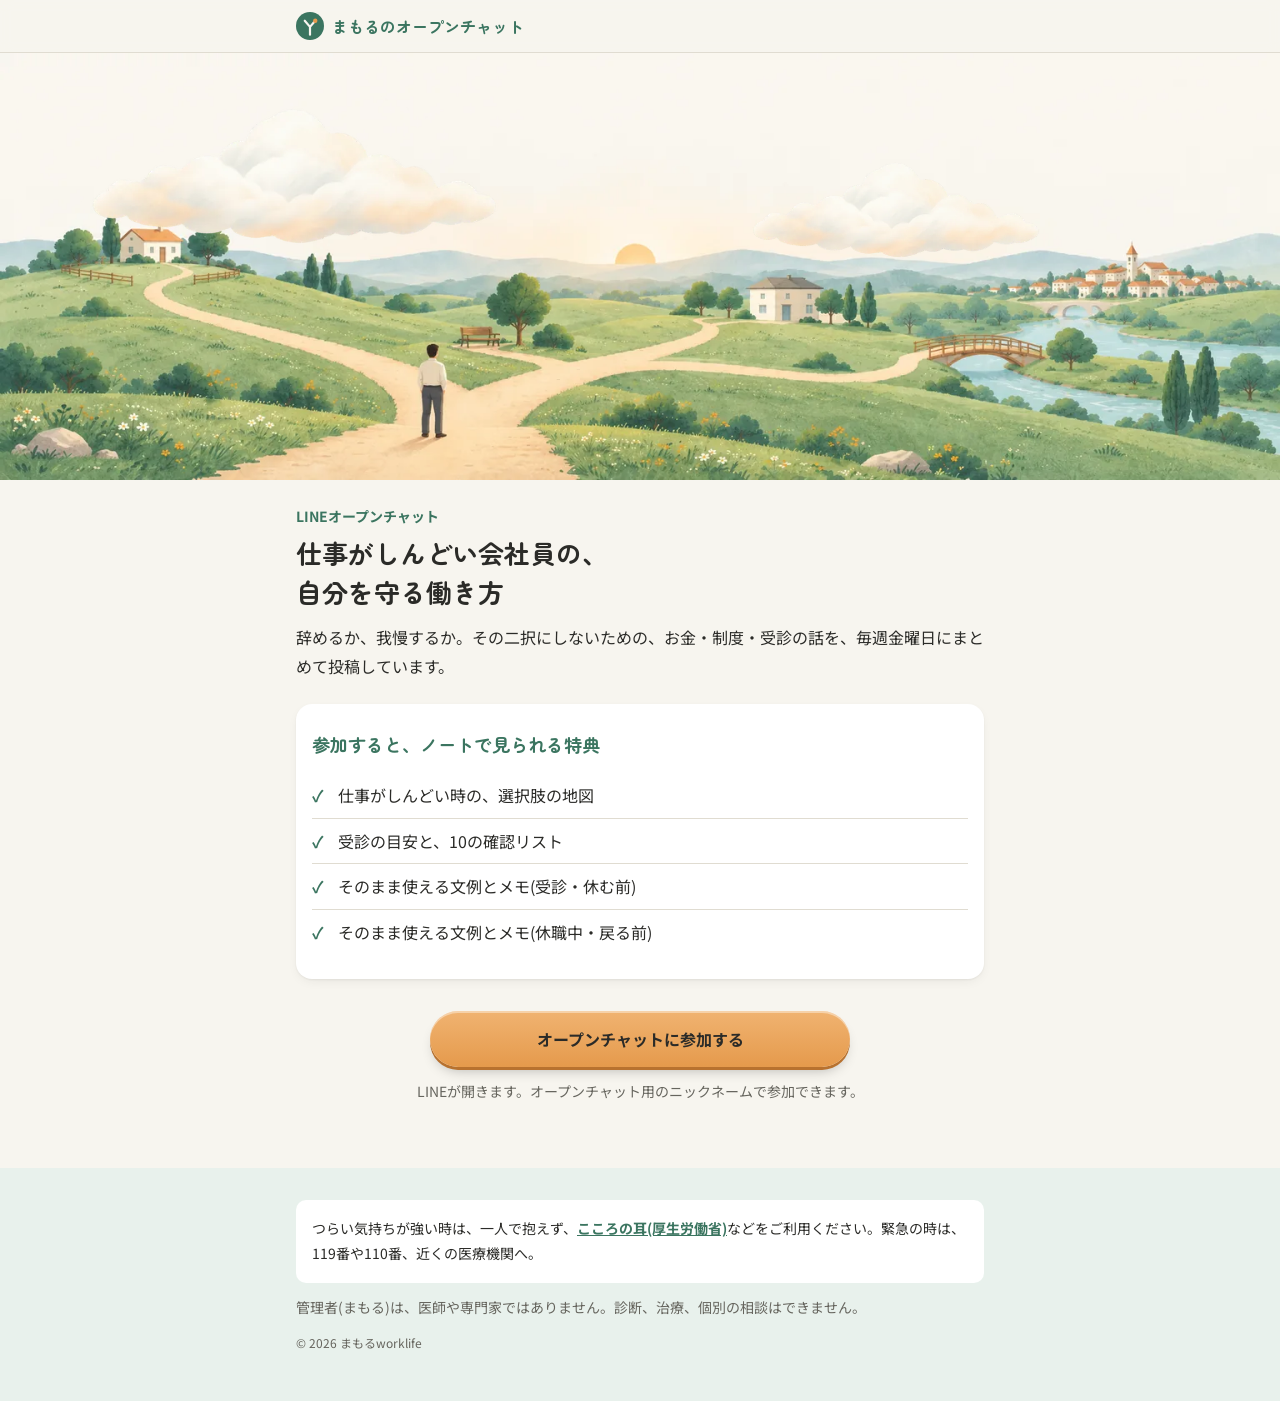
==== join.html @ a5c4b0a3 "オープンチャットの入口ページを追加する ThreadsのプロフィールにLINEのURLを直接置けないため、join.htmlから案内する  Co-Authored-By: Claude Opus 5." ====
<!DOCTYPE html>
<html lang="ja">
<head>
<meta charset="UTF-8">
<meta name="viewport" content="width=device-width, initial-scale=1">
<meta name="robots" content="noindex, nofollow">
<title>まもるのオープンチャット | 仕事がしんどい会社員の、自分を守る働き方</title>
<meta name="description" content="オープンチャット「仕事がしんどい会社員の、自分を守る働き方」の入口です。">
<!-- Threadsのプロフィールのリンク用。ThreadsにLINEのURLを直接置けなかったため、このページからオープンチャットへ案内する(2026-10-30)。
     特典は参加した人だけが見られるように、このページから特典のページ(index.html・t01〜t04)へはリンクしない -->
<meta property="og:type" content="website">
<meta property="og:title" content="まもるのオープンチャット">
<meta property="og:description" content="仕事がしんどい会社員の、自分を守る働き方。毎週金曜日にまとめを投稿しています。">
<meta property="og:url" content="https://mamoru-worklife.github.io/join.html">
<meta property="og:image" content="https://mamoru-worklife.github.io/assets/img/ogp.jpg">
<link rel="icon" href="favicon.svg" type="image/svg+xml">
<link rel="preconnect" href="https://fonts.googleapis.com">
<link rel="preconnect" href="https://fonts.gstatic.com" crossorigin>
<link href="https://fonts.googleapis.com/css2?family=Noto+Sans+JP:wght@400;700&family=Zen+Maru+Gothic:wght@700&display=swap" rel="stylesheet">
<link rel="stylesheet" href="assets/css/tokens.css">
<link rel="stylesheet" href="assets/css/style.css">
<style>
  /* このページだけで使う部品 */
  .join-box {
    margin-top: var(--space-lg);
    padding: var(--space-lg) var(--space-md);
    background: var(--color-surface);
    border-radius: var(--radius-lg);
    box-shadow: var(--shadow-card);
  }
  .join-box__title {
    font-family: var(--font-heading);
    font-size: var(--fs-h3);
    color: var(--color-primary);
  }
  .join-list { margin-top: var(--space-sm); padding: 0; list-style: none; }
  .join-list li {
    position: relative;
    padding: var(--space-xs) 0 var(--space-xs) 1.6em;
    border-bottom: 1px solid var(--color-border);
  }
  .join-list li:last-child { border-bottom: 0; }
  .join-list li::before { content: "✓"; position: absolute; left: 0; color: var(--color-primary); font-weight: 700; }
  .join-cta { margin-top: var(--space-xl); text-align: center; }
  .join-cta .btn { width: 100%; max-width: 420px; min-height: 56px; font-size: var(--fs-body); }
  .join-cta__note { margin-top: var(--space-sm); font-size: var(--fs-small); color: var(--color-text-muted); }
</style>
</head>
<body>

<header class="site-header">
  <div class="container site-header__inner">
    <span class="site-header__logo"><img src="favicon.svg" alt="" width="28" height="28">まもるのオープンチャット</span>
  </div>
</header>

<main>
  <div class="hero">
    <img class="hero__bg" src="assets/img/header/header-bg.webp" alt="分かれ道と地図のある、朝の景色" width="1536" height="512">
    <img class="hero__cloud hero__cloud--1" src="assets/img/header/header-cloud.webp" alt="" width="600" height="240">
    <img class="hero__cloud hero__cloud--2" src="assets/img/header/header-cloud.webp" alt="" width="600" height="240">
  </div>

  <div class="container">
    <section class="intro">
      <p class="intro__label">LINEオープンチャット</p>
      <h1 class="intro__title">仕事がしんどい会社員の、<br>自分を守る働き方</h1>
      <p class="intro__lead">辞めるか、我慢するか。その二択にしないための、お金・制度・受診の話を、毎週金曜日にまとめて投稿しています。</p>
    </section>

    <section class="join-box">
      <h2 class="join-box__title">参加すると、ノートで見られる特典</h2>
      <ul class="join-list">
        <li>仕事がしんどい時の、選択肢の地図</li>
        <li>受診の目安と、10の確認リスト</li>
        <li>そのまま使える文例とメモ(受診・休む前)</li>
        <li>そのまま使える文例とメモ(休職中・戻る前)</li>
      </ul>
    </section>

    <div class="join-cta">
      <a class="btn btn--accent" href="https://line.me/ti/g2/p9dbXuPG43A7rv39Og2ne2KT_LGhQ14sMovf4Q?utm_source=invitation&amp;utm_medium=link_copy&amp;utm_campaign=default">オープンチャットに参加する</a>
      <p class="join-cta__note">LINEが開きます。オープンチャット用のニックネームで参加できます。</p>
    </div>
  </div>
</main>

<footer class="site-footer">
  <div class="container">
    <p class="site-footer__help">つらい気持ちが強い時は、一人で抱えず、<a href="https://kokoro.mhlw.go.jp/" target="_blank" rel="noopener">こころの耳(厚生労働省)</a>などをご利用ください。緊急の時は、119番や110番、近くの医療機関へ。</p>
    <p class="site-footer__note">管理者(まもる)は、医師や専門家ではありません。診断、治療、個別の相談はできません。</p>
    <p class="site-footer__copy">© 2026 まもるworklife</p>
  </div>
</footer>

</body>
</html>
---- assets/css/tokens.css ----
:root {

  /* =====================================================================
     まもる 参加特典サイト デザイントークン(2026-10-24)
     変数名は過去LP(SchoolOfMedicine-LP/src/tokens.css)と同じ。
     不安な気持ちで読む人が多いため、強い赤・黒を避け、緑とオフホワイトで落ち着かせる。
     ===================================================================== */

  /* ==== カラー ==== */
  --color-bg: #F7F5EF;          /* 背景:オフホワイト。白より目が疲れにくい */
  --color-primary: #3B7560;     /* 主色:落ち着いた緑。見出し・リンク・ヘッダーに使用 */
  --color-secondary: #2C5A49;   /* 主色の濃色。押した時・罫線 */
  --color-primary-tint: #E8F1EC;/* 主色の淡色。囲み・注記帯の背景 */
  --color-accent: #E59A4C;      /* アクセント:やわらかいオレンジ。ボタンとチェックだけに使う */
  --color-accent-dark: #B8722F; /* アクセントの濃色。ボタンの土台の影 */
  --color-accent-tint: #FCEFE1; /* アクセントの淡色。チェック済みの行の背景 */
  --color-text: #2B2B28;        /* 本文色 */
  --color-text-muted: #66655E;  /* 補足・注意書き */
  --color-border: #E0DCD1;      /* 区切り線 */
  --color-surface: #FFFFFF;     /* カードの背景 */

  /* ==== フォント ==== */
  --font-heading: "Zen Maru Gothic", "Hiragino Maru Gothic ProN", "Noto Sans JP", sans-serif;
  --font-body: "Noto Sans JP", "Hiragino Kaku Gothic ProN", sans-serif;
  --font-weight-heading: 700;
  --font-weight-body: 400;

  /* ==== タイポスケール(SP=375pxファースト) ==== */
  --fs-h1: 26px;
  --fs-h2: 21px;
  --fs-h3: 18px;
  --fs-body: 16px;
  --fs-small: 14px;
  --fs-xs: 12px;
  --lh-heading: 1.5;
  --lh-body: 1.8;

  /* ==== 余白(8px基準) ==== */
  --space-xs: 8px;
  --space-sm: 12px;
  --space-md: 16px;
  --space-lg: 24px;
  --space-xl: 32px;
  --space-2xl: 48px;
  --space-3xl: 64px;
  --container-padding: 16px;
  --container-max: 720px;       /* PCでも読みやすい幅に抑える */

  /* ==== 角丸 ==== */
  --radius-sm: 6px;
  --radius-md: 10px;
  --radius-lg: 16px;
  --radius-full: 999px;

  /* ==== 影 ==== */
  --shadow-card: 0 1px 2px rgba(43, 43, 40, .06), 0 4px 14px -6px rgba(43, 43, 40, .14);

  /* ==== タップ領域 ==== */
  --tap-min: 44px;
}
---- assets/css/style.css ----
@charset "UTF-8";

/* =====================================================================
   まもる 参加特典サイト — style.css
   スマホ(375px)ファースト。PCは中央寄せ(--container-max)で表示。
   トークンは tokens.css(:root)を参照。色/フォント/余白は直書きしない。
   目次
   1) reset / base
   2) 共通パーツ(ヘッダー・フッター・案内・ボタン)
   3) トップページ(ヒーロー・サムネイル一覧)
   4) 特典ページ共通(ページの頭・セクション・注意書き・前後リンク)
   5) 特典①:地図
   6) チェックリスト
   7) 文例とコピー
   8) バックアップページ
   9) アニメーション
   ===================================================================== */

/* ---- 1) reset / base ---- */
*, *::before, *::after { box-sizing: border-box; margin: 0; padding: 0; }
html { -webkit-text-size-adjust: 100%; scroll-behavior: smooth; }
img, picture, svg { display: block; max-width: 100%; height: auto; }
ul, ol { list-style: none; }
a { color: inherit; }
button, input, textarea { font: inherit; color: inherit; }
p { text-wrap: pretty; }
[hidden] { display: none !important; }

:focus-visible { outline: 3px solid var(--color-primary); outline-offset: 2px; border-radius: 2px; }

body {
  font-family: var(--font-body);
  font-weight: var(--font-weight-body);
  font-size: var(--fs-body);
  line-height: var(--lh-body);
  color: var(--color-text);
  background: var(--color-bg);
}

.container {
  width: 100%;
  max-width: var(--container-max);
  margin-inline: auto;
  padding-inline: var(--container-padding);
}

/* ---- 2) 共通パーツ ---- */
.site-header {
  position: sticky;
  top: 0;
  z-index: 10;
  background: rgba(247, 245, 239, .94);
  border-bottom: 1px solid var(--color-border);
  backdrop-filter: blur(6px);
}
.site-header__inner {
  display: flex;
  align-items: center;
  justify-content: space-between;
  min-height: 52px;
}
.site-header__logo {
  display: flex;
  align-items: center;
  gap: var(--space-xs);
  font-family: var(--font-heading);
  font-weight: var(--font-weight-heading);
  color: var(--color-primary);
  text-decoration: none;
}
.site-header__logo img { width: 28px; height: 28px; }
.site-header__link {
  display: inline-flex;
  align-items: center;
  min-height: var(--tap-min);
  font-size: var(--fs-small);
  color: var(--color-primary);
}

/* 案内(保存できない時・LINEの中で開いた時) */
.notice {
  margin-top: var(--space-md);
  padding: var(--space-sm) var(--space-md);
  border-radius: var(--radius-md);
  font-size: var(--fs-small);
  background: var(--color-accent-tint);
  border: 1px solid #F1D2AF;
}
.notice a { color: var(--color-secondary); font-weight: 700; }

/* ボタン(押せる質感。lp-coding2のCTAルールを軽めに適用) */
.btn {
  display: inline-flex;
  align-items: center;
  justify-content: center;
  gap: 6px;
  min-height: var(--tap-min);
  padding: 8px 20px;
  border: 0;
  border-radius: var(--radius-full);
  font-weight: 700;
  font-size: var(--fs-small);
  cursor: pointer;
  text-decoration: none;
  transition: transform .15s ease, box-shadow .15s ease, background-color .15s ease;
}
.btn--accent {
  color: var(--color-text);
  background: linear-gradient(180deg, #F0B371, var(--color-accent));
  box-shadow: 0 2px 0 rgba(255, 255, 255, .4) inset, 0 3px 0 var(--color-accent-dark), 0 8px 14px -6px rgba(0, 0, 0, .3);
}
.btn--accent:hover { transform: translateY(-1px); }
.btn--accent:active { transform: translateY(2px); box-shadow: 0 2px 0 rgba(255, 255, 255, .4) inset, 0 1px 0 var(--color-accent-dark); }
.btn--ghost {
  color: var(--color-primary);
  background: var(--color-surface);
  box-shadow: 0 0 0 1.5px var(--color-primary) inset;
}
.btn--ghost:hover { background: var(--color-primary-tint); }
.btn--quiet {
  color: var(--color-text-muted);
  background: transparent;
  box-shadow: 0 0 0 1px var(--color-border) inset;
}
.btn.is-done { color: #fff; background: var(--color-primary); box-shadow: none; }

.site-footer {
  margin-top: var(--space-3xl);
  padding-block: var(--space-xl) var(--space-2xl);
  background: var(--color-primary-tint);
  font-size: var(--fs-small);
  color: var(--color-text-muted);
}
.site-footer__help {
  padding: var(--space-md);
  border-radius: var(--radius-md);
  background: var(--color-surface);
  color: var(--color-text);
}
.site-footer__help a { color: var(--color-primary); font-weight: 700; }
.site-footer__note { margin-top: var(--space-sm); }
/* 下のメニュー:ボタンを縦に並べる。1つ目(特典の一覧)は、一覧に戻る大きいボタンにする */
.site-footer__nav {
  display: flex;
  flex-direction: column;
  gap: var(--space-sm);
  max-width: 420px;
  margin: var(--space-lg) auto 0;
}
.site-footer__nav a {
  display: flex;
  align-items: center;
  justify-content: center;
  gap: 8px;
  min-height: 48px;
  padding: 10px 20px;
  border-radius: var(--radius-full);
  background: var(--color-surface);
  box-shadow: 0 0 0 1.5px var(--color-primary) inset;
  color: var(--color-primary);
  font-weight: 700;
  text-decoration: none;
  transition: transform .15s ease, box-shadow .15s ease;
}
.site-footer__nav a:first-child {
  min-height: 60px;
  font-size: var(--fs-h3);
  color: #fff;
  background: var(--color-primary);
  box-shadow: 0 3px 0 var(--color-secondary), 0 8px 14px -6px rgba(0, 0, 0, .3);
}
.site-footer__nav a:first-child::before { content: "←"; }
.site-footer__nav a:first-child:hover { transform: translateY(-1px); }
.site-footer__nav a:first-child:active { transform: translateY(2px); box-shadow: 0 1px 0 var(--color-secondary); }
.site-footer__copy { margin-top: var(--space-sm); font-size: var(--fs-xs); }

/* ---- 3) トップページ ---- */
.hero {
  position: relative;
  overflow: hidden;
  aspect-ratio: 3 / 1;
  background: var(--color-primary-tint);
}
.hero__bg { width: 100%; height: 100%; object-fit: cover; }
.hero__cloud {
  position: absolute;
  width: 34%;
  height: auto;
  pointer-events: none;
}
.hero__cloud--1 { top: 8%; left: 6%; }
.hero__cloud--2 { top: 22%; left: 58%; width: 24%; opacity: .85; }

.intro { padding-top: var(--space-lg); }
.intro__label {
  font-size: var(--fs-small);
  font-weight: 700;
  color: var(--color-primary);
}
.intro__title {
  margin-top: 4px;
  font-family: var(--font-heading);
  font-weight: var(--font-weight-heading);
  font-size: var(--fs-h1);
  line-height: var(--lh-heading);
}
.intro__lead { margin-top: var(--space-sm); }
.intro__how {
  margin-top: var(--space-md);
  padding: var(--space-md);
  border-radius: var(--radius-md);
  background: var(--color-surface);
  font-size: var(--fs-small);
  box-shadow: var(--shadow-card);
}
.intro__how li { position: relative; padding-left: 1.2em; }
.intro__how li + li { margin-top: 4px; }
.intro__how li::before { content: "・"; position: absolute; left: 0; color: var(--color-primary); }
.intro__how a { color: var(--color-primary); font-weight: 700; }

/* サムネイル一覧(YouTube風:画像の下にアイコン+題名+補足) */
.thumb-list {
  display: grid;
  gap: var(--space-xl) var(--space-lg);
  margin-top: var(--space-xl);
}
.thumb-card { position: relative; }
.thumb-card__link { display: block; text-decoration: none; border-radius: var(--radius-lg); }
.thumb-card__media {
  position: relative;
  overflow: hidden;
  aspect-ratio: 16 / 9;
  border-radius: var(--radius-lg);
  background: var(--color-primary-tint);
}
.thumb-card__media img { width: 100%; height: 100%; object-fit: cover; transition: transform .3s ease; }
.thumb-card__link:hover .thumb-card__media img { transform: scale(1.03); }
.thumb-card__no {
  position: absolute;
  top: var(--space-sm);
  left: var(--space-sm);
  padding: 2px 12px;
  border-radius: var(--radius-full);
  background: var(--color-primary);
  color: #fff;
  font-family: var(--font-heading);
  font-weight: 700;
  font-size: var(--fs-small);
}
.thumb-card__badge {
  position: absolute;
  right: var(--space-xs);
  bottom: var(--space-xs);
  padding: 1px 8px;
  border-radius: var(--radius-sm);
  background: rgba(30, 30, 28, .78);
  color: #fff;
  font-size: var(--fs-xs);
  font-weight: 700;
}
.thumb-card__body {
  display: grid;
  grid-template-columns: 36px 1fr;
  gap: var(--space-sm);
  margin-top: var(--space-sm);
}
.thumb-card__icon { width: 36px; height: 36px; }
.thumb-card__title {
  font-family: var(--font-heading);
  font-weight: var(--font-weight-heading);
  font-size: var(--fs-h3);
  line-height: 1.45;
}
.thumb-card__meta { margin-top: 2px; font-size: var(--fs-small); color: var(--color-text-muted); }

@media (min-width: 640px) {
  .thumb-list { grid-template-columns: repeat(2, 1fr); }
  .thumb-card__title { font-size: var(--fs-body); }
}

/* ---- 4) 特典ページ共通 ---- */
.back-link {
  display: inline-flex;
  align-items: center;
  min-height: var(--tap-min);
  margin-top: var(--space-xs);
  font-size: var(--fs-small);
  color: var(--color-primary);
}
.page-head__media {
  overflow: hidden;
  aspect-ratio: 16 / 9;
  border-radius: var(--radius-lg);
  background: var(--color-primary-tint);
}
.page-head__media img { width: 100%; height: 100%; object-fit: cover; }
.page-head__no {
  display: inline-block;
  margin-top: var(--space-md);
  padding: 2px 12px;
  border-radius: var(--radius-full);
  background: var(--color-primary);
  color: #fff;
  font-family: var(--font-heading);
  font-weight: 700;
  font-size: var(--fs-small);
}
.page-head__title {
  margin-top: var(--space-xs);
  font-family: var(--font-heading);
  font-weight: var(--font-weight-heading);
  font-size: var(--fs-h1);
  line-height: var(--lh-heading);
}
.page-head__lead { margin-top: var(--space-sm); }

.section { margin-top: var(--space-2xl); }
.section__title {
  display: flex;
  align-items: center;
  gap: var(--space-sm);
  font-family: var(--font-heading);
  font-weight: var(--font-weight-heading);
  font-size: var(--fs-h2);
  line-height: var(--lh-heading);
}
.section__icon { flex: none; width: 56px; height: 56px; }
.section__lead { margin-top: var(--space-sm); }
.section__note { margin-top: var(--space-sm); font-size: var(--fs-small); color: var(--color-text-muted); }

.box {
  margin-top: var(--space-md);
  padding: var(--space-md) var(--space-lg);
  border-radius: var(--radius-md);
  background: var(--color-primary-tint);
}
.box__title { font-weight: 700; color: var(--color-secondary); }

.save-tools {
  display: flex;
  flex-wrap: wrap;
  align-items: center;
  gap: var(--space-sm);
  margin-top: var(--space-lg);
  font-size: var(--fs-small);
  color: var(--color-text-muted);
}
.save-tools a { color: var(--color-primary); font-weight: 700; }

.disclaimer {
  margin-top: var(--space-2xl);
  padding-top: var(--space-lg);
  border-top: 1px solid var(--color-border);
  font-size: var(--fs-small);
  color: var(--color-text-muted);
}
.disclaimer p + p { margin-top: 4px; }

.pager {
  display: grid;
  grid-template-columns: 1fr 1fr;
  gap: var(--space-sm);
  margin-top: var(--space-xl);
}
.pager a {
  display: flex;
  flex-direction: column;
  justify-content: center;
  min-height: 64px;
  padding: var(--space-sm) var(--space-md);
  border-radius: var(--radius-md);
  background: var(--color-surface);
  box-shadow: var(--shadow-card);
  font-size: var(--fs-small);
  font-weight: 700;
  text-decoration: none;
}
.pager a span { font-size: var(--fs-xs); font-weight: 400; color: var(--color-text-muted); }
.pager__next { grid-column: 2; text-align: right; }

/* ---- 5) 特典①:地図(縦の道でつなぐ) ---- */
.map-steps { position: relative; margin-top: var(--space-xl); }
.map-steps::before {
  content: "";
  position: absolute;
  top: 28px;
  bottom: 28px;
  left: 35px;
  width: 4px;
  border-radius: 2px;
  background: repeating-linear-gradient(180deg, var(--color-primary) 0 10px, transparent 10px 18px);
  transform-origin: top;
}
.map-step {
  position: relative;
  display: grid;
  grid-template-columns: 74px 1fr;
  gap: var(--space-md);
  align-items: start;
}
.map-step + .map-step { margin-top: var(--space-xl); }
.map-step__icon {
  width: 74px;
  height: 74px;
  border-radius: 50%;
  background: var(--color-surface);
  box-shadow: var(--shadow-card);
}
.map-step__no { font-size: var(--fs-small); font-weight: 700; color: var(--color-primary); }
.map-step__title {
  font-family: var(--font-heading);
  font-weight: var(--font-weight-heading);
  font-size: var(--fs-h3);
  line-height: var(--lh-heading);
}
.map-step__text { margin-top: 4px; }
.map-note {
  margin-top: var(--space-xl);
  padding: var(--space-sm) var(--space-md);
  border-radius: var(--radius-full);
  background: var(--color-primary-tint);
  color: var(--color-secondary);
  font-family: var(--font-heading);
  font-weight: 700;
  text-align: center;
}

/* ---- 6) チェックリスト(行全体を押せる) ---- */
.checklist { margin-top: var(--space-md); }
.checklist li + li { margin-top: var(--space-xs); }
.check {
  display: grid;
  grid-template-columns: 28px 1fr;
  gap: var(--space-sm);
  align-items: start;
  min-height: var(--tap-min);
  padding: var(--space-sm) var(--space-md);
  border-radius: var(--radius-md);
  background: var(--color-surface);
  box-shadow: var(--shadow-card);
  cursor: pointer;
  transition: background-color .2s ease;
}
.check__box {
  appearance: none;
  -webkit-appearance: none;
  position: relative;
  width: 28px;
  height: 28px;
  margin-top: 1px;
  border: 2px solid #B9B4A6;
  border-radius: var(--radius-sm);
  background: var(--color-surface);
  cursor: pointer;
  transition: background-color .2s ease, border-color .2s ease;
}
.check__box::after {
  content: "";
  position: absolute;
  left: 8px;
  top: 3px;
  width: 8px;
  height: 14px;
  border: solid #fff;
  border-width: 0 3px 3px 0;
  transform: rotate(45deg) scale(0);
  transition: transform .2s ease;
}
.check__box:checked { background: var(--color-accent); border-color: var(--color-accent-dark); }
.check__box:checked::after { transform: rotate(45deg) scale(1); }
.check:has(.check__box:checked) { background: var(--color-accent-tint); }
.check__text { line-height: 1.7; }
.check__sub { display: block; font-size: var(--fs-small); color: var(--color-text-muted); }

/* ---- 7) 文例とコピー ---- */
.bunrei { margin-top: var(--space-lg); }
.bunrei__label { font-size: var(--fs-small); font-weight: 700; color: var(--color-text-muted); }
.bunrei__text {
  margin-top: 4px;
  padding: var(--space-md);
  border-left: 4px solid var(--color-primary);
  border-radius: 0 var(--radius-md) var(--radius-md) 0;
  background: var(--color-surface);
  box-shadow: var(--shadow-card);
  white-space: pre-line;
}
.bunrei__actions { margin-top: var(--space-xs); text-align: right; }
.tips { margin-top: var(--space-sm); font-size: var(--fs-small); }
.tips li { position: relative; padding-left: 1.2em; }
.tips li::before { content: "・"; position: absolute; left: 0; }
.memo-voice {
  display: grid;
  grid-template-columns: 44px 1fr;
  gap: var(--space-sm);
  margin-top: var(--space-md);
  padding: var(--space-sm) var(--space-md);
  border-radius: var(--radius-md);
  background: var(--color-primary-tint);
  font-size: var(--fs-small);
}
.memo-voice img { width: 44px; height: 44px; }
.memo-voice strong { color: var(--color-secondary); }

/* ---- 8) バックアップページ ---- */
.field { margin-top: var(--space-md); }
.field__label { display: block; font-weight: 700; font-size: var(--fs-small); }
.field__input {
  display: block;
  width: 100%;
  margin-top: 4px;
  padding: var(--space-sm);
  border: 1.5px solid var(--color-border);
  border-radius: var(--radius-md);
  background: var(--color-surface);
  font-family: ui-monospace, SFMono-Regular, Menlo, Consolas, monospace;
  font-size: var(--fs-small);
  word-break: break-all;
}
textarea.field__input { min-height: 96px; resize: vertical; }
.field__actions { display: flex; flex-wrap: wrap; gap: var(--space-xs); margin-top: var(--space-xs); }
.status { margin-top: var(--space-sm); font-size: var(--fs-small); font-weight: 700; color: var(--color-secondary); }
.status.is-error { color: #A4472B; }
.steps-howto { margin-top: var(--space-sm); counter-reset: howto; font-size: var(--fs-small); }
.steps-howto li { position: relative; padding-left: 1.8em; counter-increment: howto; }
.steps-howto li + li { margin-top: 4px; }
.steps-howto li::before {
  content: counter(howto);
  position: absolute;
  left: 0;
  top: .2em;
  width: 1.4em;
  height: 1.4em;
  border-radius: 50%;
  background: var(--color-primary);
  color: #fff;
  font-size: var(--fs-xs);
  line-height: 1.4em;
  text-align: center;
}

/* ---- 9) アニメーション ----
   .anim は main.js が画面に入った時に .is-in を付ける。
   隠すのは main.js が <html> に .js を付けた時だけ(JSが動かなくても表示される)。
   「動きを減らす」設定の人には動かさない(最後の media query)。 */
.js .anim { opacity: 0; transform: translateY(16px); transition: opacity .6s ease, transform .6s ease; }
.js .anim.is-in { opacity: 1; transform: none; }
.anim--delay1 { transition-delay: .12s; }
.anim--delay2 { transition-delay: .24s; }

/* ふわふわ浮く(イラスト) */
.float { animation: float 4.5s ease-in-out infinite; }
@keyframes float {
  0%, 100% { transform: translateY(0); }
  50% { transform: translateY(-6px); }
}

/* ヘッダーの雲がゆっくり流れる */
.hero__cloud--1 { animation: cloud-drift 38s linear infinite; }
.hero__cloud--2 { animation: cloud-drift 52s linear infinite reverse; }
@keyframes cloud-drift {
  0% { transform: translateX(-8%); }
  50% { transform: translateX(8%); }
  100% { transform: translateX(-8%); }
}

/* 地図の道が上から伸びる */
.js .map-steps.anim { opacity: 1; transform: none; }
.js .map-steps.anim::before { transform: scaleY(0); transition: transform 1.6s ease; }
.js .map-steps.anim.is-in::before { transform: scaleY(1); }
.js .map-steps.anim .map-step { opacity: 0; transform: translateX(-10px); transition: opacity .5s ease, transform .5s ease; }
.js .map-steps.anim.is-in .map-step { opacity: 1; transform: none; }
.js .map-steps.anim.is-in .map-step:nth-child(2) { transition-delay: .3s; }
.js .map-steps.anim.is-in .map-step:nth-child(3) { transition-delay: .6s; }
.js .map-steps.anim.is-in .map-step:nth-child(4) { transition-delay: .9s; }
.js .map-steps.anim.is-in .map-step:nth-child(5) { transition-delay: 1.2s; }

/* チェックを付けた時に小さく弾む */
.check__box:checked { animation: pop .25s ease; }
@keyframes pop {
  0% { transform: scale(1); }
  50% { transform: scale(1.15); }
  100% { transform: scale(1); }
}

@media (prefers-reduced-motion: reduce) {
  *, *::before, *::after { animation: none !important; transition: none !important; }
  .js .anim, .js .map-steps.anim .map-step { opacity: 1; transform: none; }
  .js .map-steps.anim::before { transform: none; }
}
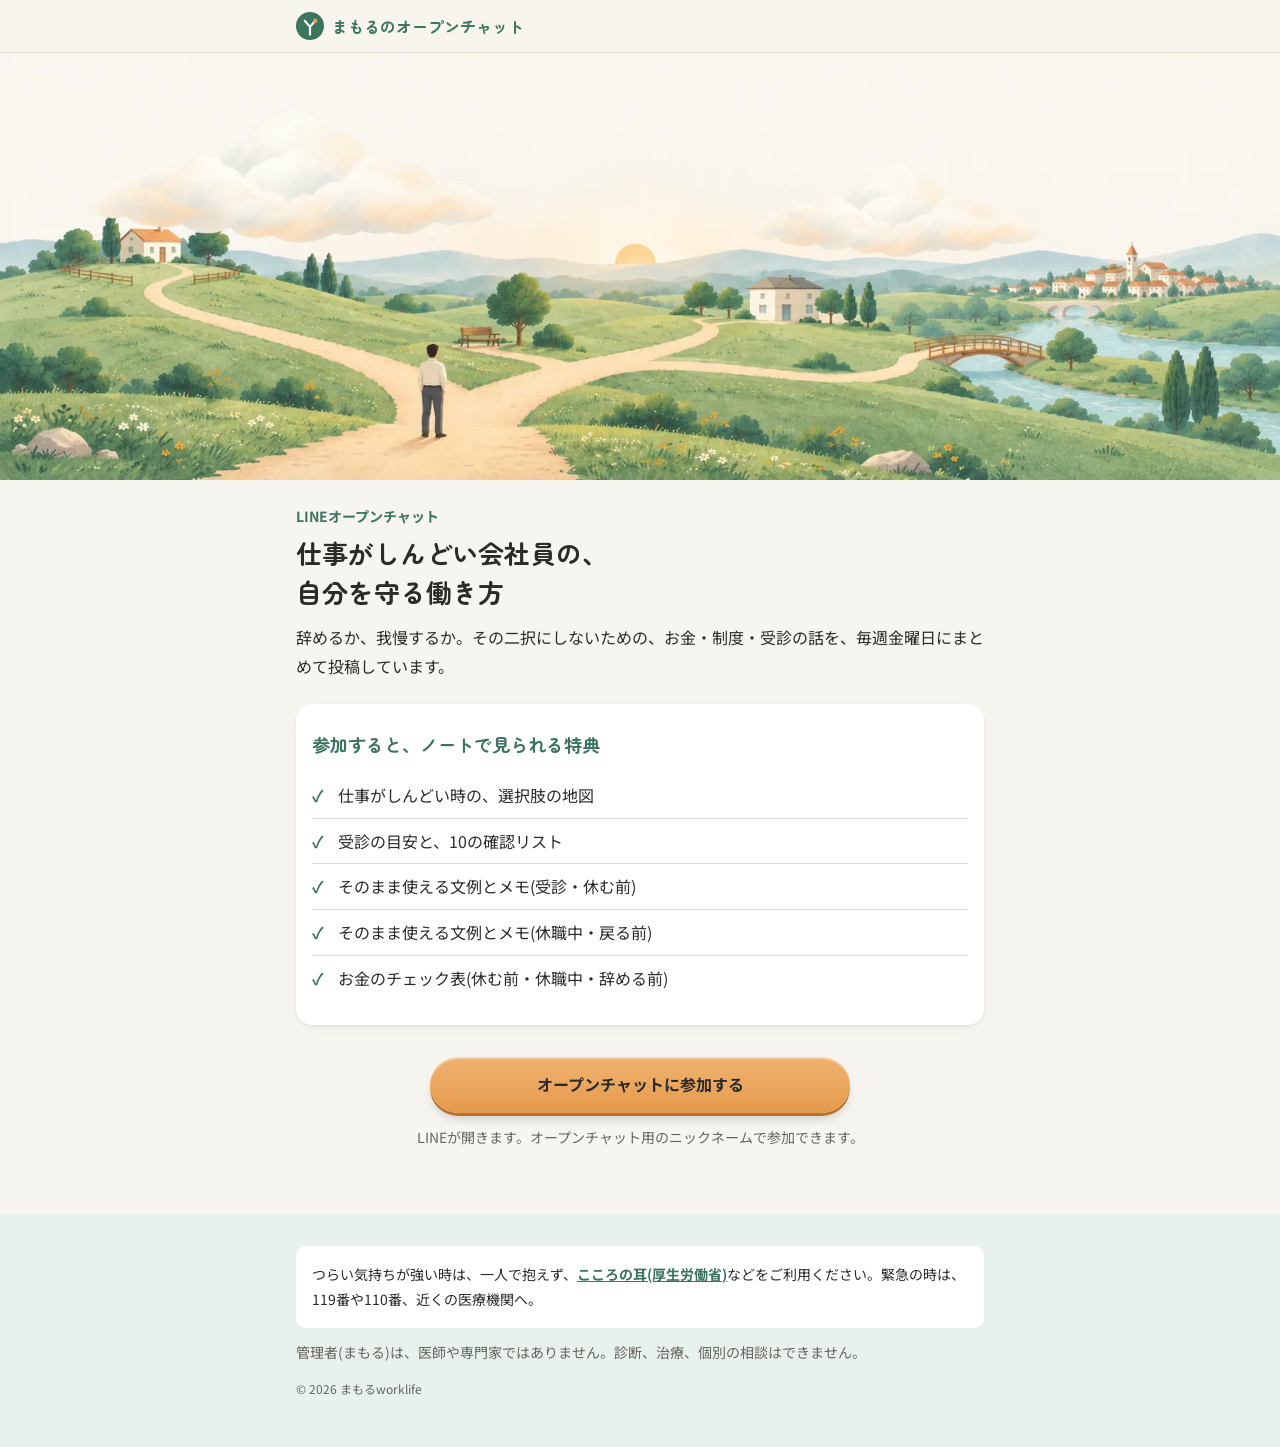
==== commit 7ac23724: "お金のチェック表の行を追加" ====
--- a/join.html
+++ b/join.html
@@ -7,7 +7,7 @@
 <title>まもるのオープンチャット | 仕事がしんどい会社員の、自分を守る働き方</title>
 <meta name="description" content="オープンチャット「仕事がしんどい会社員の、自分を守る働き方」の入口です。">
 <!-- Threadsのプロフィールのリンク用。ThreadsにLINEのURLを直接置けなかったため、このページからオープンチャットへ案内する(2026-10-30)。
-     特典は参加した人だけが見られるように、このページから特典のページ(index.html・t01〜t04)へはリンクしない -->
+     特典は参加した人だけが見られるように、このページから特典のページ(index.html・t01〜t05)へはリンクしない -->
 <meta property="og:type" content="website">
 <meta property="og:title" content="まもるのオープンチャット">
 <meta property="og:description" content="仕事がしんどい会社員の、自分を守る働き方。毎週金曜日にまとめを投稿しています。">
@@ -75,6 +75,7 @@
         <li>受診の目安と、10の確認リスト</li>
         <li>そのまま使える文例とメモ(受診・休む前)</li>
         <li>そのまま使える文例とメモ(休職中・戻る前)</li>
+        <li>お金のチェック表(休む前・休職中・辞める前)</li>
       </ul>
     </section>
 
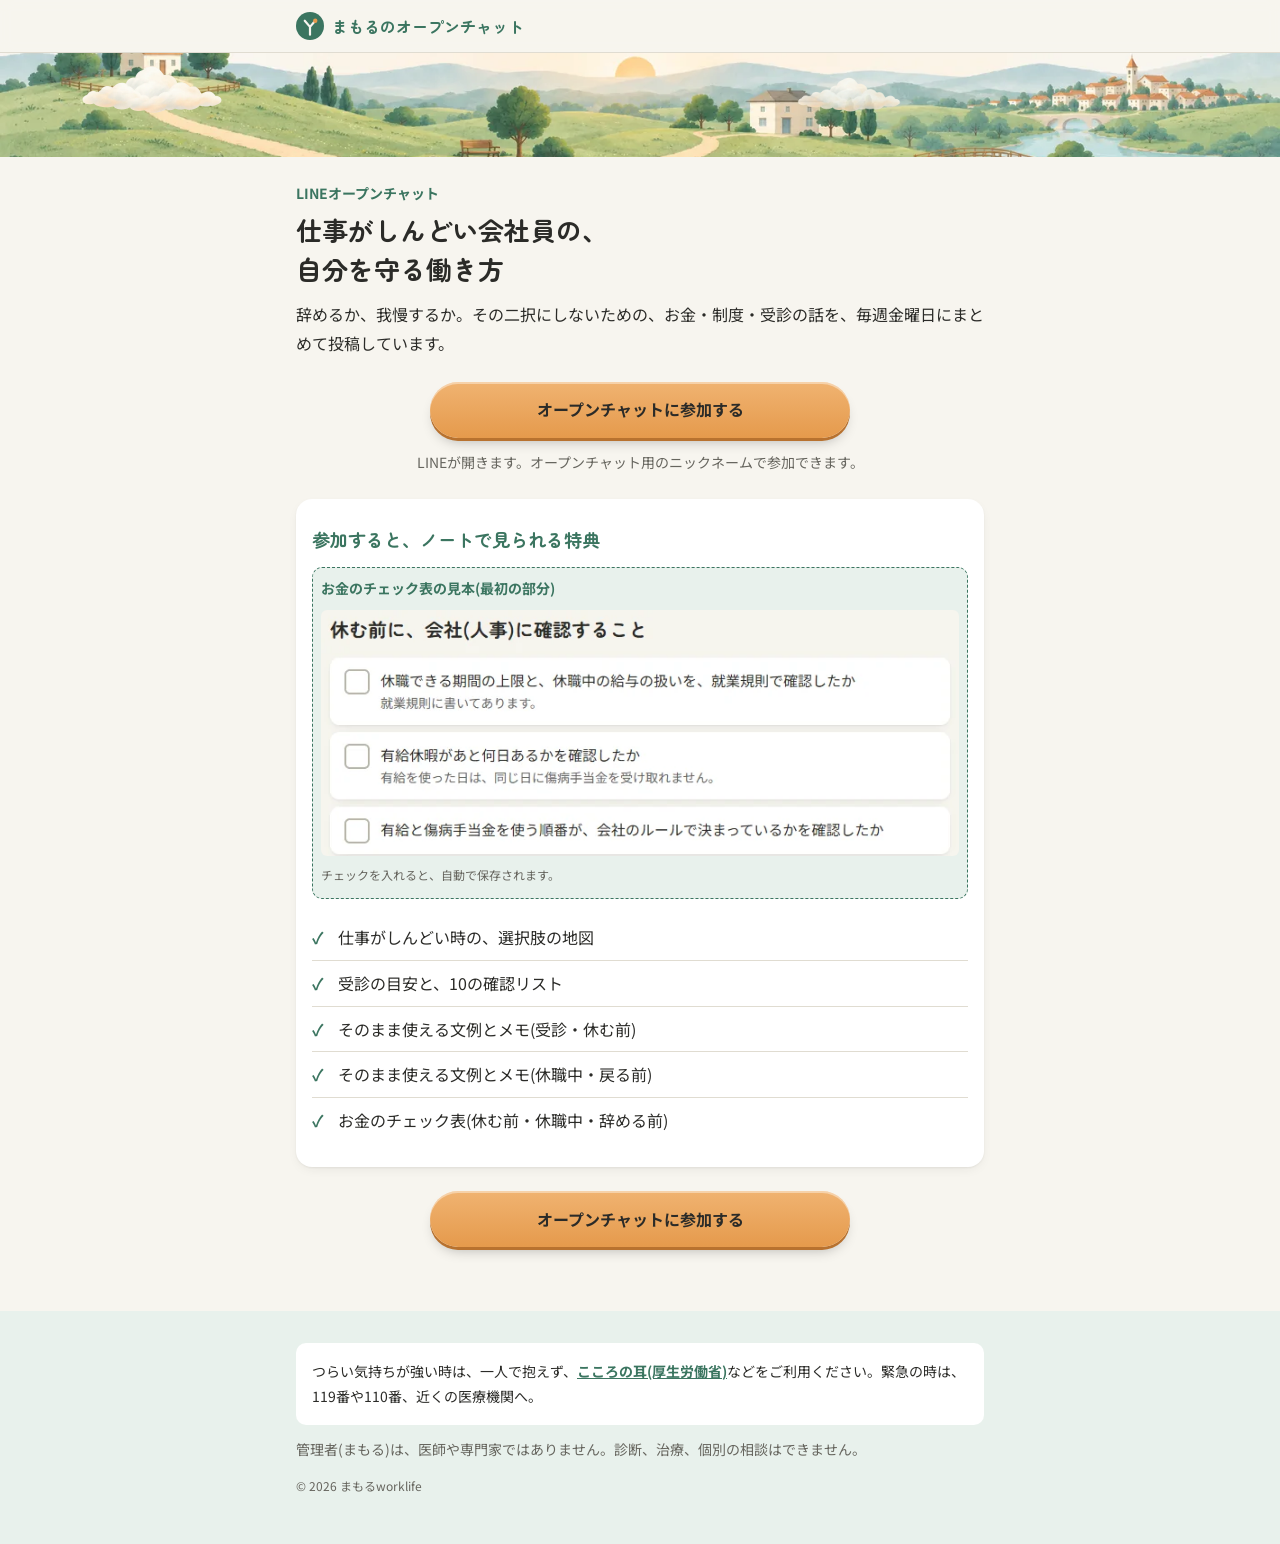
==== commit 2a808796: "オープンチャットの参加画面を修正" ====
--- a/join.html
+++ b/join.html
@@ -41,9 +41,64 @@
   }
   .join-list li:last-child { border-bottom: 0; }
   .join-list li::before { content: "✓"; position: absolute; left: 0; color: var(--color-primary); font-weight: 700; }
-  .join-cta { margin-top: var(--space-xl); text-align: center; }
+  .join-cta { margin-top: var(--space-lg); text-align: center; }
   .join-cta .btn { width: 100%; max-width: 420px; min-height: 56px; font-size: var(--fs-body); }
   .join-cta__note { margin-top: var(--space-sm); font-size: var(--fs-small); color: var(--color-text-muted); }
+
+  /* イラストは低い帯にする(2026-11-17 ここなさんの指摘)。
+     PCは画面いっぱいの横幅になり、3:1のままだと背景だけで画面が埋まるため、高さを固定する */
+  .hero--compact { aspect-ratio: auto; height: 72px; }
+  .hero--compact .hero__bg { object-position: center 58%; }
+  .hero--compact .hero__cloud { width: min(24%, 150px); }
+  .hero--compact .hero__cloud--1 { top: 6%; left: 6%; }
+  .hero--compact .hero__cloud--2 { top: 18%; left: 62%; width: min(16%, 110px); }
+  @media (min-width: 640px) { .hero--compact { height: 104px; } }
+
+  /* チェック表の見本(特典⑤の最初の3項目をそのまま載せる) */
+  .join-box__body { display: grid; gap: var(--space-md); margin-top: var(--space-sm); }
+  .join-box__body .join-list { margin-top: 0; }
+  /* 見本の画像は文字が小さいので、PCでも横に並べず、横幅いっぱいで見せる */
+  .join-sample {
+    margin: 0;
+    padding: var(--space-xs) var(--space-xs) var(--space-sm);
+    border: 1.5px dashed var(--color-primary);
+    border-radius: var(--radius-md);
+    background: var(--color-primary-tint);
+  }
+  .join-sample__label { margin-bottom: var(--space-xs); font-size: var(--fs-small); font-weight: 700; color: var(--color-primary); }
+  .join-sample img { display: block; width: 100%; height: auto; border-radius: var(--radius-sm); }
+  .join-sample__note { margin-top: var(--space-xs); font-size: var(--fs-xs); color: var(--color-text-muted); }
+
+  /* タップで拡大(スマホでは画像の文字が小さいため)。JSが使えない時は、画像だけを別のタブで開く */
+  .join-sample__zoom { position: relative; display: block; cursor: zoom-in; border-radius: var(--radius-sm); }
+  .join-sample__hint {
+    position: absolute;
+    right: 8px;
+    bottom: 8px;
+    padding: 4px 10px;
+    border-radius: var(--radius-full);
+    background: rgba(43, 43, 40, .78);
+    color: #fff;
+    font-size: var(--fs-xs);
+    line-height: 1.4;
+    pointer-events: none;
+  }
+  @media (min-width: 640px) { .join-sample__hint { display: none; } }
+  .sample-dialog {
+    width: calc(100vw - 16px);
+    max-width: 760px;
+    padding: 0;
+    border: 0;
+    border-radius: var(--radius-md);
+    background: var(--color-surface);
+    color: var(--color-text);
+  }
+  .sample-dialog::backdrop { background: rgba(0, 0, 0, .6); }
+  .sample-dialog__bar { display: flex; align-items: center; justify-content: space-between; gap: var(--space-sm); padding: var(--space-xs) var(--space-md); border-bottom: 1px solid var(--color-border); }
+  .sample-dialog__help { font-size: var(--fs-xs); color: var(--color-text-muted); }
+  .sample-dialog__close { min-width: 72px; min-height: var(--tap-min); padding: 8px 16px; border: 0; border-radius: var(--radius-full); background: var(--color-primary); color: #fff; font: inherit; font-weight: 700; cursor: pointer; }
+  .sample-dialog__scroll { overflow: auto; max-height: calc(100vh - 110px); -webkit-overflow-scrolling: touch; background: var(--color-bg); }
+  .sample-dialog__scroll img { display: block; width: 708px; max-width: none; height: auto; }
 </style>
 </head>
 <body>
@@ -55,7 +110,7 @@
 </header>
 
 <main>
-  <div class="hero">
+  <div class="hero hero--compact">
     <img class="hero__bg" src="assets/img/header/header-bg.webp" alt="分かれ道と地図のある、朝の景色" width="1536" height="512">
     <img class="hero__cloud hero__cloud--1" src="assets/img/header/header-cloud.webp" alt="" width="600" height="240">
     <img class="hero__cloud hero__cloud--2" src="assets/img/header/header-cloud.webp" alt="" width="600" height="240">
@@ -68,20 +123,35 @@
       <p class="intro__lead">辞めるか、我慢するか。その二択にしないための、お金・制度・受診の話を、毎週金曜日にまとめて投稿しています。</p>
     </section>
 
+    <!-- 参加ボタンは、イラストと説明文のすぐ下(スマホ・PCとも、スクロールなしで見える位置) -->
+    <div class="join-cta">
+      <a class="btn btn--accent" href="https://line.me/ti/g2/p9dbXuPG43A7rv39Og2ne2KT_LGhQ14sMovf4Q?utm_source=invitation&amp;utm_medium=link_copy&amp;utm_campaign=default">オープンチャットに参加する</a>
+      <p class="join-cta__note">LINEが開きます。オープンチャット用のニックネームで参加できます。</p>
+    </div>
+
     <section class="join-box">
       <h2 class="join-box__title">参加すると、ノートで見られる特典</h2>
-      <ul class="join-list">
-        <li>仕事がしんどい時の、選択肢の地図</li>
-        <li>受診の目安と、10の確認リスト</li>
-        <li>そのまま使える文例とメモ(受診・休む前)</li>
-        <li>そのまま使える文例とメモ(休職中・戻る前)</li>
-        <li>お金のチェック表(休む前・休職中・辞める前)</li>
-      </ul>
+      <div class="join-box__body">
+        <figure class="join-sample">
+          <figcaption class="join-sample__label">お金のチェック表の見本(最初の部分)</figcaption>
+          <a class="join-sample__zoom" href="assets/img/join-sample.webp" target="_blank" rel="noopener" data-zoom>
+            <img src="assets/img/join-sample.webp" alt="お金のチェック表の画面。「休む前に、会社(人事)に確認すること」の見出しと、チェックを入れる3つの項目が並んでいる" width="708" height="274" loading="eager">
+            <span class="join-sample__hint" aria-hidden="true">タップで拡大</span>
+          </a>
+          <p class="join-sample__note">チェックを入れると、自動で保存されます。</p>
+        </figure>
+        <ul class="join-list">
+          <li>仕事がしんどい時の、選択肢の地図</li>
+          <li>受診の目安と、10の確認リスト</li>
+          <li>そのまま使える文例とメモ(受診・休む前)</li>
+          <li>そのまま使える文例とメモ(休職中・戻る前)</li>
+          <li>お金のチェック表(休む前・休職中・辞める前)</li>
+        </ul>
+      </div>
     </section>
 
     <div class="join-cta">
       <a class="btn btn--accent" href="https://line.me/ti/g2/p9dbXuPG43A7rv39Og2ne2KT_LGhQ14sMovf4Q?utm_source=invitation&amp;utm_medium=link_copy&amp;utm_campaign=default">オープンチャットに参加する</a>
-      <p class="join-cta__note">LINEが開きます。オープンチャット用のニックネームで参加できます。</p>
     </div>
   </div>
 </main>
@@ -94,5 +164,27 @@
   </div>
 </footer>
 
+<dialog class="sample-dialog" id="sample-dialog" aria-label="お金のチェック表の見本(拡大)">
+  <div class="sample-dialog__bar">
+    <span class="sample-dialog__help">横にスクロールできます</span>
+    <button class="sample-dialog__close" type="button" data-close>閉じる</button>
+  </div>
+  <div class="sample-dialog__scroll">
+    <img src="assets/img/join-sample.webp" alt="お金のチェック表の画面。「休む前に、会社(人事)に確認すること」の見出しと、チェックを入れる3つの項目が並んでいる" width="708" height="274">
+  </div>
+</dialog>
+
+<script>
+  // 見本の画像をタップすると、実物の大きさで拡大する。dialogが使えない端末では、画像だけを別のタブで開く
+  (function () {
+    var dlg = document.getElementById('sample-dialog');
+    var link = document.querySelector('[data-zoom]');
+    if (!dlg || !link || typeof dlg.showModal !== 'function') return;
+    link.addEventListener('click', function (e) { e.preventDefault(); dlg.showModal(); });
+    dlg.querySelector('[data-close]').addEventListener('click', function () { dlg.close(); });
+    dlg.addEventListener('click', function (e) { if (e.target === dlg) dlg.close(); });
+  })();
+</script>
+
 </body>
 </html>
